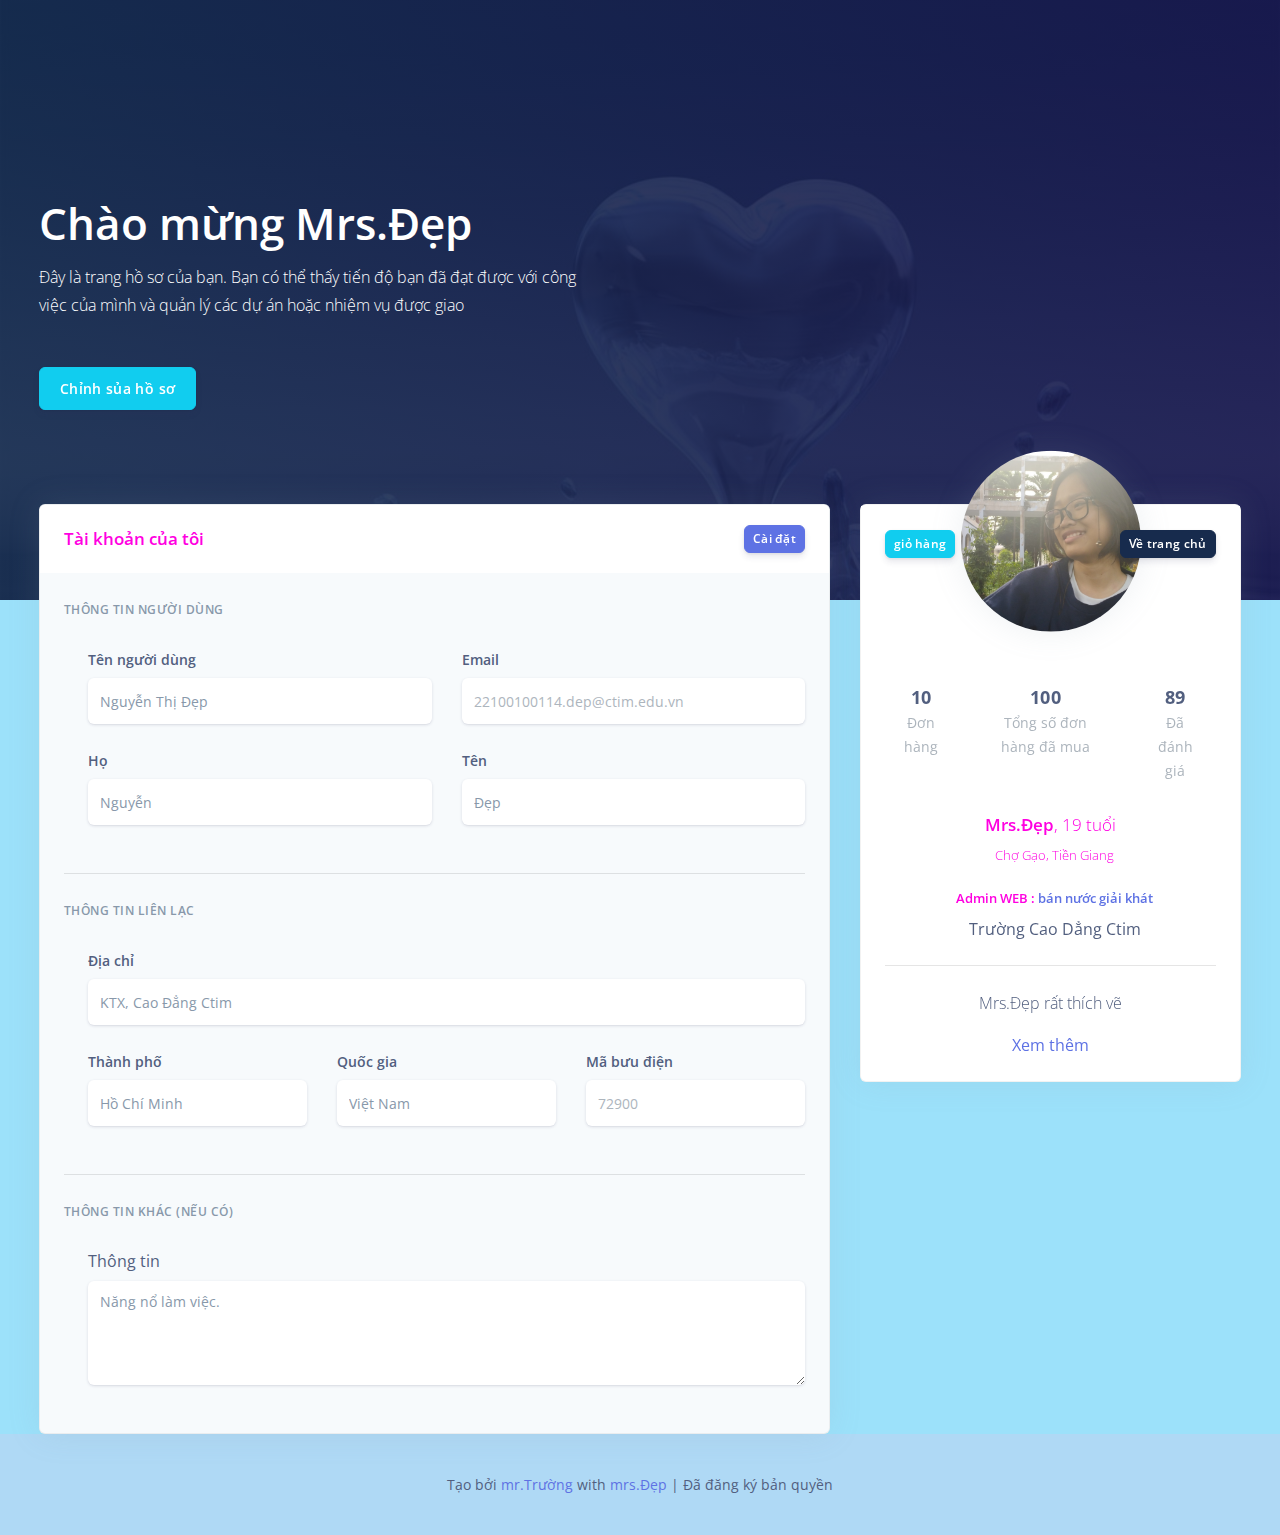
==== accout.html @ bee38010 "Add files via upload" ====
<!DOCTYPE html>
<html lang="en">
<head>
    <meta charset="UTF-8">
    <meta http-equiv="X-UA-Compatible" content="IE=edge">
    <meta name="viewport" content="width=device-width, initial-scale=1.0">
    <title>web bán nước giải khát</title>
    <link rel="stylesheet" href="https://cdnjs.cloudflare.com/ajax/libs/font-awesome/5.15.3/css/all.min.css">
    <link rel="stylesheet" href="css/accout.css">
    <link href="https://fonts.googleapis.com/css?family=Open+Sans:300,400,600,700" rel="stylesheet">
</head>
<body>
  <div class="main-content">
    <div class="header pb-8 pt-5 pt-lg-8 d-flex align-items-center" style="min-height: 600px; background-image: url(img/bgk.png); background-size: cover; background-position: center top;"> 
      <span class="mask bg-gradient-default opacity-8"></span>
      <div class="container-fluid d-flex align-items-center">
        <div class="row">
          <div class="col-lg-7 col-md-10">
            <h1 class="display-2 text-white">Chào mừng Mrs.Đẹp</h1>
            <p class="text-white mt-0 mb-5">Đây là trang hồ sơ của bạn. Bạn có thể thấy tiến độ bạn đã đạt được với công việc của mình và quản lý các dự án hoặc nhiệm vụ được giao</p>
            <a href="#" class="btn btn-info">Chỉnh sủa hồ sơ</a>
          </div>
        </div>
      </div>
    </div>
    <div class="container-fluid mt--7">
      <div class="row">
        <div class="col-xl-4 order-xl-2 mb-5 mb-xl-0">
          <div class="card card-profile shadow">
            <div class="row justify-content-center">
              <div class="col-lg-3 order-lg-2">
                <div class="card-profile-image">
                  <a href="#">
                    <img src="img/kh2.png" class="rounded-circle">
                  </a>
                </div>
              </div>
            </div>
            <div class="card-header text-center border-0 pt-8 pt-md-4 pb-0 pb-md-4">
              <div class="d-flex justify-content-between">
                <a href="giohang.html" class="btn btn-sm btn-info mr-4">giỏ hàng</a>
                <a href="index.html" class="btn btn-sm btn-default float-right">Về trang chủ</a>
              </div>
            </div>
            <div class="card-body pt-0 pt-md-4">
              <div class="row">
                <div class="col">
                  <div class="card-profile-stats d-flex justify-content-center mt-md-5">
                    <div>
                      <span class="heading">10</span>
                      <span class="description">Đơn hàng</span>
                    </div>
                    <div>
                      <span class="heading">100</span>
                      <span class="description">Tổng số đơn hàng đã mua</span>
                    </div>
                    <div>
                      <span class="heading">89</span>
                      <span class="description">Đã đánh giá</span>
                    </div>
                  </div>
                </div>
              </div>
              <div class="text-center">
                <h3>
                  Mrs.Đẹp<span class="font-weight-light">, 19 tuổi</span>
                </h3>
                <div class="h5 font-weight-300">
                  <i class="ni location_pin mr-2"></i>Chợ Gạo, Tiền Giang
                </div>
                <div class="h5 mt-4">
                  <i class="ni business_briefcase-24 mr-2"></i>Admin WEB : <a href="index.html">bán nước giải khát</a>
                </div>
                <div>
                  <i class="ni education_hat mr-2"></i>Trường Cao Dẳng Ctim
                </div>
                <hr class="my-4">
                <p>Mrs.Đẹp rất thích vẽ</p>
                <a href="#">Xem thêm</a>
              </div>
            </div>
          </div>
        </div>
        <div class="col-xl-8 order-xl-1">
          <div class="card bg-secondary shadow">
            <div class="card-header bg-white border-0">
              <div class="row align-items-center">
                <div class="col-8">
                  <h3 class="mb-0">Tài khoản của tôi</h3>
                </div>
                <div class="col-4 text-right">
                  <a href="#!" class="btn btn-sm btn-primary">Cài đặt</a>
                </div>
              </div>
            </div>
            <div class="card-body">
              <form>
                <h6 class="heading-small text-muted mb-4">Thông tin người dùng</h6>
                <div class="pl-lg-4">
                  <div class="row">
                    <div class="col-lg-6">
                      <div class="form-group focused">
                        <label class="form-control-label" for="input-username">Tên người dùng</label>
                        <input type="text" id="input-username" class="form-control form-control-alternative" placeholder="Username" value="Nguyễn Thị Đẹp">
                      </div>
                    </div>
                    <div class="col-lg-6">
                      <div class="form-group">
                        <label class="form-control-label" for="input-email">Email</label>
                        <input type="email" id="input-email" class="form-control form-control-alternative" placeholder="22100100114.dep@ctim.edu.vn">
                      </div>
                    </div>
                  </div>
                  <div class="row">
                    <div class="col-lg-6">
                      <div class="form-group focused">
                        <label class="form-control-label" for="input-first-name">Họ</label>
                        <input type="text" id="input-first-name" class="form-control form-control-alternative" placeholder="First name" value="Nguyễn">
                      </div>
                    </div>
                    <div class="col-lg-6">
                      <div class="form-group focused">
                        <label class="form-control-label" for="input-last-name">Tên</label>
                        <input type="text" id="input-last-name" class="form-control form-control-alternative" placeholder="Last name" value="Đẹp">
                      </div>
                    </div>
                  </div>
                </div>
                <hr class="my-4">
                <!-- Address -->
                <h6 class="heading-small text-muted mb-4">Thông tin liên lạc</h6>
                <div class="pl-lg-4">
                  <div class="row">
                    <div class="col-md-12">
                      <div class="form-group focused">
                        <label class="form-control-label" for="input-address">Địa chỉ</label>
                        <input id="input-address" class="form-control form-control-alternative" placeholder="Home Address" value="KTX, Cao Đẳng Ctim" type="text">
                      </div>
                    </div>
                  </div>
                  <div class="row">
                    <div class="col-lg-4">
                      <div class="form-group focused">
                        <label class="form-control-label" for="input-city">Thành phố</label>
                        <input type="text" id="input-city" class="form-control form-control-alternative" placeholder="City" value="Hồ Chí Minh">
                      </div>
                    </div>
                    <div class="col-lg-4">
                      <div class="form-group focused">
                        <label class="form-control-label" for="input-country">Quốc gia</label>
                        <input type="text" id="input-country" class="form-control form-control-alternative" placeholder="Country" value="Việt Nam">
                      </div>
                    </div>
                    <div class="col-lg-4">
                      <div class="form-group">
                        <label class="form-control-label" for="input-country">Mã bưu điện</label>
                        <input type="number" id="input-postal-code" class="form-control form-control-alternative" placeholder="72900">
                      </div>
                    </div>
                  </div>
                </div>
                <hr class="my-4">
                <!-- Description -->
                <h6 class="heading-small text-muted mb-4">Thông tin khác (nếu có)</h6>
                <div class="pl-lg-4">
                  <div class="form-group focused">
                    <label>Thông tin</label>
                    <textarea rows="4" class="form-control form-control-alternative" placeholder="A few words about you ...">Năng nổ làm việc.</textarea>
                  </div>
                </div>
              </form>
            </div>
          </div>
        </div>
      </div>
    </div>
  </div>
  <footer class="footer">
    <div class="row align-items-center justify-content-xl-between">
      <div class="col-xl-6 m-auto text-center">
        <div class="copyright">
          <div class="credit"> Tạo bởi <span> <a href="https://www.facebook.com/profile.php?id=100068519430107">mr.Trường</a> with <a href="https://www.facebook.com/profile.php?id=100066669292899">mrs.Đẹp</a> </span> | Đã đăng ký bản quyền </div>
        </div>
      </div>
    </div>
  </footer>
  <style>
    /* customizable snowflake styling */
    .snowflake {
      color: #ffffff;
      font-size: 1em;
      font-family: Arial, sans-serif;
      text-shadow: 0 0 5px #05aaf7;
    }
    
    @-webkit-keyframes snowflakes-fall{0%{top:-10%}100%{top:100%}}@-webkit-keyframes snowflakes-shake{0%,100%{-webkit-transform:translateX(0);transform:translateX(0)}50%{-webkit-transform:translateX(80px);transform:translateX(80px)}}@keyframes snowflakes-fall{0%{top:-10%}100%{top:100%}}@keyframes snowflakes-shake{0%,100%{transform:translateX(0)}50%{transform:translateX(80px)}}.snowflake{position:fixed;top:-10%;z-index:9999;-webkit-user-select:none;-moz-user-select:none;-ms-user-select:none;user-select:none;cursor:default;-webkit-animation-name:snowflakes-fall,snowflakes-shake;-webkit-animation-duration:10s,3s;-webkit-animation-timing-function:linear,ease-in-out;-webkit-animation-iteration-count:infinite,infinite;-webkit-animation-play-state:running,running;animation-name:snowflakes-fall,snowflakes-shake;animation-duration:10s,3s;animation-timing-function:linear,ease-in-out;animation-iteration-count:infinite,infinite;animation-play-state:running,running}.snowflake:nth-of-type(0){left:1%;-webkit-animation-delay:0s,0s;animation-delay:0s,0s}.snowflake:nth-of-type(1){left:10%;-webkit-animation-delay:1s,1s;animation-delay:1s,1s}.snowflake:nth-of-type(2){left:20%;-webkit-animation-delay:6s,.5s;animation-delay:6s,.5s}.snowflake:nth-of-type(3){left:30%;-webkit-animation-delay:4s,2s;animation-delay:4s,2s}.snowflake:nth-of-type(4){left:40%;-webkit-animation-delay:2s,2s;animation-delay:2s,2s}.snowflake:nth-of-type(5){left:50%;-webkit-animation-delay:8s,3s;animation-delay:8s,3s}.snowflake:nth-of-type(6){left:60%;-webkit-animation-delay:6s,2s;animation-delay:6s,2s}.snowflake:nth-of-type(7){left:70%;-webkit-animation-delay:2.5s,1s;animation-delay:2.5s,1s}.snowflake:nth-of-type(8){left:80%;-webkit-animation-delay:1s,0s;animation-delay:1s,0s}.snowflake:nth-of-type(9){left:90%;-webkit-animation-delay:3s,1.5s;animation-delay:3s,1.5s}.snowflake:nth-of-type(10){left:25%;-webkit-animation-delay:2s,0s;animation-delay:2s,0s}.snowflake:nth-of-type(11){left:65%;-webkit-animation-delay:4s,2.5s;animation-delay:4s,2.5s}
    </style>
    <div class="snowflakes" aria-hidden="true">
      <div class="snowflake">
      🧊
      </div>
      <div class="snowflake">
      🧊
      </div>
      <div class="snowflake">
      🧊
      </div>
      <div class="snowflake">
      🧊
      </div>
      <div class="snowflake">
      🧊
      </div>
      <div class="snowflake">
      </div>
      <div class="snowflake">
        🧊
      </div>
      <div class="snowflake">
        🧊
      </div>
      <div class="snowflake">
        🧊
      </div>
      <div class="snowflake">
        🧊
      </div>
      <div class="snowflake">
        🧊
      </div>
      <div class="snowflake">
        🧊
      </div>
    </div>
</body>
---- css/accout.css ----
:root {
    --blue: #5e72e4;
    --indigo: #5603ad;
    --purple: #8965e0;
    --pink: #f3a4b5;
    --red: #f5365c;
    --orange: #fb6340;
    --yellow: #ffd600;
    --green: #2dce89;
    --teal: #11cdef;
    --cyan: #2bffc6;
    --white: #fff;
    --gray: #8898aa;
    --gray-dark: #32325d;
    --light: #ced4da;
    --lighter: #e9ecef;
    --primary: #5e72e4;
    --secondary: #f7fafc;
    --success: #2dce89;
    --info: #11cdef;
    --warning: #fb6340;
    --danger: #f5365c;
    --light: #adb5bd;
    --dark: #212529;
    --default: #172b4d;
    --white: #fff;
    --neutral: #fff;
    --darker: black;
    --breakpoint-xs: 0;
    --breakpoint-sm: 576px;
    --breakpoint-md: 768px;
    --breakpoint-lg: 992px;
    --breakpoint-xl: 1200px;
    --font-family-sans-serif: Open Sans, sans-serif;
    --font-family-monospace: SFMono-Regular, Menlo, Monaco, Consolas, 'Liberation Mono', 'Courier New', monospace;
  }
  
  
  *,
  *::before,
  *::after {
    box-sizing: border-box;
  }
  
  html {
    font-family: sans-serif;
    line-height: 1.15;
    -webkit-text-size-adjust: 100%;
    -ms-text-size-adjust: 100%;
    -ms-overflow-style: scrollbar;
    -webkit-tap-highlight-color: rgba(0, 0, 0, 0);
  }
  
  @-ms-viewport {
    width: device-width;
  }
  
  figcaption,
  footer,
  header,
  main,
  nav,
  section {
    display: block;
  }
  
  body {
    font-family: Open Sans, sans-serif;
    font-size: 1rem;
    font-weight: 400;
    line-height: 1.5;
    margin: 0;
    text-align: left;
    color: #525f7f;
    background-color: #9ce1fa;
  }
  
  [tabindex='-1']:focus {
    outline: 0 !important;
  }
  
  hr {
    overflow: visible;
    box-sizing: content-box;
    height: 0;
  }
  
  h1,
  h3,
  h4,
  h5,
  h6 {
    margin-top: 0;
    margin-bottom: .5rem;
  }
  
  p {
    margin-top: 0;
    margin-bottom: 1rem;
  }
  
  address {
    font-style: normal;
    line-height: inherit;
    margin-bottom: 1rem;
  }
  
  ul {
    margin-top: 0;
    margin-bottom: 1rem;
  }
  
  ul ul {
    margin-bottom: 0;
  }
  
  dfn {
    font-style: italic;
  }
  
  strong {
    font-weight: bolder;
  }
  
  a {
    text-decoration: none;
    color: #5e72e4;
    background-color: transparent;
    -webkit-text-decoration-skip: objects;
  }
  
  a:hover {
    text-decoration: none;
    color: #233dd2;
  }
  
  a:not([href]):not([tabindex]) {
    text-decoration: none;
    color: inherit;
  }
  
  a:not([href]):not([tabindex]):hover,
  a:not([href]):not([tabindex]):focus {
    text-decoration: none;
    color: inherit;
  }
  
  a:not([href]):not([tabindex]):focus {
    outline: 0;
  }
  
  code {
    font-family: SFMono-Regular, Menlo, Monaco, Consolas, 'Liberation Mono', 'Courier New', monospace;
    font-size: 1em;
  }
  
  img {
    vertical-align: middle;
    border-style: none;
  }
  
  caption {
    padding-top: 1rem;
    padding-bottom: 1rem;
    caption-side: bottom;
    text-align: left;
    color: #8898aa;
  }
  
  label {
    display: inline-block;
    margin-bottom: .5rem;
  }
  
  button {
    border-radius: 0;
  }
  
  button:focus {
    outline: 1px dotted;
    outline: 5px auto -webkit-focus-ring-color;
  }
  
  input,
  button,
  textarea {
    font-family: inherit;
    font-size: inherit;
    line-height: inherit;
    margin: 0;
  }
  
  button,
  input {
    overflow: visible;
  }
  
  button {
    text-transform: none;
  }
  
  button,
  html [type='button'],
  [type='reset'],
  [type='submit'] {
    -webkit-appearance: button;
  }
  
  button::-moz-focus-inner,
  [type='button']::-moz-focus-inner,
  [type='reset']::-moz-focus-inner,
  [type='submit']::-moz-focus-inner {
    padding: 0;
    border-style: none;
  }
  
  input[type='radio'],
  input[type='checkbox'] {
    box-sizing: border-box;
    padding: 0;
  }
  
  input[type='date'],
  input[type='time'],
  input[type='datetime-local'],
  input[type='month'] {
    -webkit-appearance: listbox;
  }
  
  textarea {
    overflow: auto;
    resize: vertical;
  }
  
  legend {
    font-size: 1.5rem;
    line-height: inherit;
    display: block;
    width: 100%;
    max-width: 100%;
    margin-bottom: .5rem;
    padding: 0;
    white-space: normal;
    color: inherit;
  }
  
  progress {
    vertical-align: baseline;
  }
  
  [type='number']::-webkit-inner-spin-button,
  [type='number']::-webkit-outer-spin-button {
    height: auto;
  }
  
  [type='search'] {
    outline-offset: -2px;
    -webkit-appearance: none;
  }
  
  [type='search']::-webkit-search-cancel-button,
  [type='search']::-webkit-search-decoration {
    -webkit-appearance: none;
  }
  
  ::-webkit-file-upload-button {
    font: inherit;
    -webkit-appearance: button;
  }
  
  [hidden] {
    display: none !important;
  }
  
  h1,
  h3,
  h4,
  h5,
  h6,
  .h1,
  .h3,
  .h4,
  .h5,
  .h6 {
    font-family: inherit;
    font-weight: 600;
    line-height: 1.5;
    margin-bottom: .5rem;
    color: rgb(255, 0, 225);
  }
  
  h1,
  .h1 {
    font-size: 1.625rem;
  }
  
  h3,
  .h3 {
    font-size: 1.0625rem;
  }
  
  h4,
  .h4 {
    font-size: .9375rem;
  }
  
  h5,
  .h5 {
    font-size: .8125rem;
  }
  
  h6,
  .h6 {
    font-size: .625rem;
  }
  
  .display-2 {
    font-size: 2.75rem;
    font-weight: 600;
    line-height: 1.5;
  }
  
  hr {
    margin-top: 2rem;
    margin-bottom: 2rem;
    border: 0;
    border-top: 1px solid rgba(0, 0, 0, .1);
  }
  
  code {
    font-size: 87.5%;
    word-break: break-word;
    color: #f3a4b5;
  }
  
  a>code {
    color: inherit;
  }
  
  .container {
    width: 100%;
    margin-right: auto;
    margin-left: auto;
    padding-right: 15px;
    padding-left: 15px;
  }
  
  @media (min-width: 576px) {
    .container {
      max-width: 540px;
    }
  }
  
  @media (min-width: 768px) {
    .container {
      max-width: 720px;
    }
  }
  
  @media (min-width: 992px) {
    .container {
      max-width: 960px;
    }
  }
  
  @media (min-width: 1200px) {
    .container {
      max-width: 1140px;
    }
  }
  
  .container-fluid {
    width: 100%;
    margin-right: auto;
    margin-left: auto;
    padding-right: 15px;
    padding-left: 15px;
  }
  
  .row {
    display: flex;
    margin-right: -15px;
    margin-left: -15px;
    flex-wrap: wrap;
  }
  
  .col-4,
  .col-8,
  .col,
  .col-md-10,
  .col-md-12,
  .col-lg-3,
  .col-lg-4,
  .col-lg-6,
  .col-lg-7,
  .col-xl-4,
  .col-xl-6,
  .col-xl-8 {
    position: relative;
    width: 100%;
    min-height: 1px;
    padding-right: 15px;
    padding-left: 15px;
  }
  
  .col {
    max-width: 100%;
    flex-basis: 0;
    flex-grow: 1;
  }
  
  .col-4 {
    max-width: 33.33333%;
    flex: 0 0 33.33333%;
  }
  
  .col-8 {
    max-width: 66.66667%;
    flex: 0 0 66.66667%;
  }
  
  @media (min-width: 768px) {
  
    .col-md-10 {
      max-width: 83.33333%;
      flex: 0 0 83.33333%;
    }
  
    .col-md-12 {
      max-width: 100%;
      flex: 0 0 100%;
    }
  }
  
  @media (min-width: 992px) {
  
    .col-lg-3 {
      max-width: 25%;
      flex: 0 0 25%;
    }
  
    .col-lg-4 {
      max-width: 33.33333%;
      flex: 0 0 33.33333%;
    }
  
    .col-lg-6 {
      max-width: 50%;
      flex: 0 0 50%;
    }
  
    .col-lg-7 {
      max-width: 58.33333%;
      flex: 0 0 58.33333%;
    }
  
    .order-lg-2 {
      order: 2;
    }
  }
  
  @media (min-width: 1200px) {
  
    .col-xl-4 {
      max-width: 33.33333%;
      flex: 0 0 33.33333%;
    }
  
    .col-xl-6 {
      max-width: 50%;
      flex: 0 0 50%;
    }
  
    .col-xl-8 {
      max-width: 66.66667%;
      flex: 0 0 66.66667%;
    }
  
    .order-xl-1 {
      order: 1;
    }
  
    .order-xl-2 {
      order: 2;
    }
  }
  
  .form-control {
    font-size: 1rem;
    line-height: 1.5;
    display: block;
    width: 100%;
    height: calc(2.75rem + 2px);
    padding: .625rem .75rem;
    transition: all .2s cubic-bezier(.68, -.55, .265, 1.55);
    color: #8898aa;
    border: 1px solid #cad1d7;
    border-radius: .375rem;
    background-color: #fff;
    background-clip: padding-box;
    box-shadow: none;
  }
  
  @media screen and (prefers-reduced-motion: reduce) {
    .form-control {
      transition: none;
    }
  }
  
  .form-control::-ms-expand {
    border: 0;
    background-color: transparent;
  }
  
  .form-control:focus {
    color: #0b78f4;
    border-color: rgba(50, 151, 211, .25);
    outline: 0;
    background-color: #fff;
    box-shadow: none, none;
  }
  
  .form-control:-ms-input-placeholder {
    opacity: 1;
    color: #adb5bd;
  }
  
  .form-control::-ms-input-placeholder {
    opacity: 1;
    color: #adb5bd;
  }
  
  .form-control::placeholder {
    opacity: 1;
    color: #adb5bd;
  }
  
  .form-control:disabled,
  .form-control[readonly] {
    opacity: 1;
    background-color: #e9ecef;
  }
  
  textarea.form-control {
    height: auto;
  }
  
  .form-group {
    margin-bottom: 1.5rem;
  }
  
  .form-inline {
    display: flex;
    flex-flow: row wrap;
    align-items: center;
  }
  
  @media (min-width: 576px) {
    .form-inline label {
      display: flex;
      margin-bottom: 0;
      align-items: center;
      justify-content: center;
    }
  
    .form-inline .form-group {
      display: flex;
      margin-bottom: 0;
      flex: 0 0 auto;
      flex-flow: row wrap;
      align-items: center;
    }
  
    .form-inline .form-control {
      display: inline-block;
      width: auto;
      vertical-align: middle;
    }
  
    .form-inline .input-group {
      width: auto;
    }
  }
  
  .btn {
    font-size: 1rem;
    font-weight: 600;
    line-height: 1.5;
    display: inline-block;
    padding: .625rem 1.25rem;
    -webkit-user-select: none;
    -moz-user-select: none;
    -ms-user-select: none;
    user-select: none;
    transition: color .15s ease-in-out, background-color .15s ease-in-out, border-color .15s ease-in-out, box-shadow .15s ease-in-out;
    text-align: center;
    vertical-align: middle;
    white-space: nowrap;
    border: 1px solid transparent;
    border-radius: .375rem;
  }
  
  @media screen and (prefers-reduced-motion: reduce) {
    .btn {
      transition: none;
    }
  }
  
  .btn:hover,
  .btn:focus {
    text-decoration: none;
  }
  
  .btn:focus {
    outline: 0;
    box-shadow: 0 7px 14px rgba(50, 50, 93, .1), 0 3px 6px rgba(0, 0, 0, .08);
  }
  
  .btn:disabled {
    opacity: .65;
    box-shadow: none;
  }
  
  .btn:not(:disabled):not(.disabled) {
    cursor: pointer;
  }
  
  .btn:not(:disabled):not(.disabled):active {
    box-shadow: none;
  }
  
  .btn:not(:disabled):not(.disabled):active:focus {
    box-shadow: 0 7px 14px rgba(50, 50, 93, .1), 0 3px 6px rgba(0, 0, 0, .08), none;
  }
  
  .btn-primary {
    color: #fff;
    border-color: #5e72e4;
    background-color: #5e72e4;
    box-shadow: 0 4px 6px rgba(50, 50, 93, .11), 0 1px 3px rgba(0, 0, 0, .08);
  }
  
  .btn-primary:hover {
    color: #fff;
    border-color: #5e72e4;
    background-color: #5e72e4;
  }
  
  .btn-primary:focus {
    box-shadow: 0 4px 6px rgba(50, 50, 93, .11), 0 1px 3px rgba(0, 0, 0, .08), 0 0 0 0 rgba(94, 114, 228, .5);
  }
  
  .btn-primary:disabled {
    color: #fff;
    border-color: #5e72e4;
    background-color: #5e72e4;
  }
  
  .btn-primary:not(:disabled):not(.disabled):active {
    color: #fff;
    border-color: #5e72e4;
    background-color: #324cdd;
  }
  
  .btn-primary:not(:disabled):not(.disabled):active:focus {
    box-shadow: none, 0 0 0 0 rgba(94, 114, 228, .5);
  }
  
  .btn-info {
    color: #fff;
    border-color: #11cdef;
    background-color: #11cdef;
    box-shadow: 0 4px 6px rgba(50, 50, 93, .11), 0 1px 3px rgba(0, 0, 0, .08);
  }
  
  .btn-info:hover {
    color: #fff;
    border-color: #11cdef;
    background-color: #11cdef;
  }
  
  .btn-info:focus {
    box-shadow: 0 4px 6px rgba(50, 50, 93, .11), 0 1px 3px rgba(0, 0, 0, .08), 0 0 0 0 rgba(17, 205, 239, .5);
  }
  
  .btn-info:disabled {
    color: #fff;
    border-color: #11cdef;
    background-color: #11cdef;
  }
  
  .btn-info:not(:disabled):not(.disabled):active {
    color: #fff;
    border-color: #11cdef;
    background-color: #0da5c0;
  }
  
  .btn-info:not(:disabled):not(.disabled):active:focus {
    box-shadow: none, 0 0 0 0 rgba(17, 205, 239, .5);
  }
  
  .btn-default {
    color: #fff;
    border-color: #172b4d;
    background-color: #172b4d;
    box-shadow: 0 4px 6px rgba(50, 50, 93, .11), 0 1px 3px rgba(0, 0, 0, .08);
  }
  
  .btn-default:hover {
    color: #fff;
    border-color: #172b4d;
    background-color: #172b4d;
  }
  
  .btn-default:focus {
    box-shadow: 0 4px 6px rgba(50, 50, 93, .11), 0 1px 3px rgba(0, 0, 0, .08), 0 0 0 0 rgba(23, 43, 77, .5);
  }
  
  .btn-default:disabled {
    color: #fff;
    border-color: #172b4d;
    background-color: #172b4d;
  }
  
  .btn-default:not(:disabled):not(.disabled):active {
    color: #fff;
    border-color: #172b4d;
    background-color: #0b1526;
  }
  
  .btn-default:not(:disabled):not(.disabled):active:focus {
    box-shadow: none, 0 0 0 0 rgba(23, 43, 77, .5);
  }
  
  .btn-sm {
    font-size: .875rem;
    line-height: 1.5;
    padding: .25rem .5rem;
    border-radius: .375rem;
  }
  
  .dropdown {
    position: relative;
  }
  
  .dropdown-menu {
    font-size: 1rem;
    position: absolute;
    z-index: 1000;
    top: 100%;
    left: 0;
    display: none;
    float: left;
    min-width: 10rem;
    margin: .125rem 0 0;
    padding: .5rem 0;
    list-style: none;
    text-align: left;
    color: #525f7f;
    border: 0 solid rgba(0, 0, 0, .15);
    border-radius: .4375rem;
    background-color: #fff;
    background-clip: padding-box;
    box-shadow: 0 50px 100px rgba(50, 50, 93, .1), 0 15px 35px rgba(50, 50, 93, .15), 0 5px 15px rgba(0, 0, 0, .1);
  }
  
  .dropdown-menu.show {
    display: block;
    opacity: 1;
  }
  
  .dropdown-menu-right {
    right: 0;
    left: auto;
  }
  
  .dropdown-menu[x-placement^='top'],
  .dropdown-menu[x-placement^='right'],
  .dropdown-menu[x-placement^='bottom'],
  .dropdown-menu[x-placement^='left'] {
    right: auto;
    bottom: auto;
  }
  
  .dropdown-divider {
    overflow: hidden;
    height: 0;
    margin: .5rem 0;
    border-top: 1px solid #e9ecef;
  }
  
  .dropdown-item {
    font-weight: 400;
    display: block;
    clear: both;
    width: 100%;
    padding: .25rem 1.5rem;
    text-align: inherit;
    white-space: nowrap;
    color: #212529;
    border: 0;
    background-color: transparent;
  }
  
  .dropdown-item:hover,
  .dropdown-item:focus {
    text-decoration: none;
    color: #16181b;
    background-color: #f6f9fc;
  }
  
  .dropdown-item:active {
    text-decoration: none;
    color: #fff;
    background-color: #5e72e4;
  }
  
  .dropdown-item:disabled {
    color: #8898aa;
    background-color: transparent;
  }
  
  .dropdown-header {
    font-size: .875rem;
    display: block;
    margin-bottom: 0;
    padding: .5rem 1.5rem;
    white-space: nowrap;
    color: #8898aa;
  }
  
  .input-group {
    position: relative;
    display: flex;
    width: 100%;
    flex-wrap: wrap;
    align-items: stretch;
  }
  
  .input-group>.form-control {
    position: relative;
    width: 1%;
    margin-bottom: 0;
    flex: 1 1 auto;
  }
  
  .input-group>.form-control+.form-control {
    margin-left: -1px;
  }
  
  .input-group>.form-control:focus {
    z-index: 3;
  }
  
  .input-group>.form-control:not(:last-child) {
    border-top-right-radius: 0;
    border-bottom-right-radius: 0;
  }
  
  .input-group>.form-control:not(:first-child) {
    border-top-left-radius: 0;
    border-bottom-left-radius: 0;
  }
  
  .input-group-prepend {
    display: flex;
  }
  
  .input-group-prepend .btn {
    position: relative;
    z-index: 2;
  }
  
  .input-group-prepend .btn+.btn,
  .input-group-prepend .btn+.input-group-text,
  .input-group-prepend .input-group-text+.input-group-text,
  .input-group-prepend .input-group-text+.btn {
    margin-left: -1px;
  }
  
  .input-group-prepend {
    margin-right: -1px;
  }
  
  .input-group-text {
    font-size: 1rem;
    font-weight: 400;
    line-height: 1.5;
    display: flex;
    margin-bottom: 0;
    padding: .625rem .75rem;
    text-align: center;
    white-space: nowrap;
    color: #adb5bd;
    border: 1px solid #cad1d7;
    border-radius: .375rem;
    background-color: #fff;
    align-items: center;
  }
  
  .input-group-text input[type='radio'],
  .input-group-text input[type='checkbox'] {
    margin-top: 0;
  }
  
  .input-group>.input-group-prepend>.btn,
  .input-group>.input-group-prepend>.input-group-text {
    border-top-right-radius: 0;
    border-bottom-right-radius: 0;
  }
  
  .input-group>.input-group-prepend:not(:first-child)>.btn,
  .input-group>.input-group-prepend:not(:first-child)>.input-group-text,
  .input-group>.input-group-prepend:first-child>.btn:not(:first-child),
  .input-group>.input-group-prepend:first-child>.input-group-text:not(:first-child) {
    border-top-left-radius: 0;
    border-bottom-left-radius: 0;
  }
  
  .nav {
    display: flex;
    margin-bottom: 0;
    padding-left: 0;
    list-style: none;
    flex-wrap: wrap;
  }
  
  .nav-link {
    display: block;
    padding: .25rem .75rem;
  }
  
  .nav-link:hover,
  .nav-link:focus {
    text-decoration: none;
  }
  
  .navbar {
    position: relative;
    display: flex;
    padding: 1rem 1rem;
    flex-wrap: wrap;
    align-items: center;
    justify-content: space-between;
  }
  
  .navbar>.container,
  .navbar>.container-fluid {
    display: flex;
    flex-wrap: wrap;
    align-items: center;
    justify-content: space-between;
  }
  
  .navbar-nav {
    display: flex;
    flex-direction: column;
    margin-bottom: 0;
    padding-left: 0;
    list-style: none;
  }
  
  .navbar-nav .nav-link {
    padding-right: 0;
    padding-left: 0;
  }
  
  .navbar-nav .dropdown-menu {
    position: static;
    float: none;
  }
  
  @media (max-width: 767.98px) {
  
    .navbar-expand-md>.container,
    .navbar-expand-md>.container-fluid {
      padding-right: 0;
      padding-left: 0;
    }
  }
  
  @media (min-width: 768px) {
    .navbar-expand-md {
      flex-flow: row nowrap;
      justify-content: flex-start;
    }
  
    .navbar-expand-md .navbar-nav {
      flex-direction: row;
    }
  
    .navbar-expand-md .navbar-nav .dropdown-menu {
      position: absolute;
    }
  
    .navbar-expand-md .navbar-nav .nav-link {
      padding-right: 1rem;
      padding-left: 1rem;
    }
  
    .navbar-expand-md>.container,
    .navbar-expand-md>.container-fluid {
      flex-wrap: nowrap;
    }
  }
  
  .navbar-dark .navbar-nav .nav-link {
    color: rgba(255, 255, 255, .95);
  }
  
  .navbar-dark .navbar-nav .nav-link:hover,
  .navbar-dark .navbar-nav .nav-link:focus {
    color: rgba(255, 255, 255, .65);
  }
  
  .card {
    position: relative;
    display: flex;
    flex-direction: column;
    min-width: 0;
    word-wrap: break-word;
    border: 1px solid rgba(0, 0, 0, .05);
    border-radius: .375rem;
    background-color: #fff;
    background-clip: border-box;
  }
  
  .card>hr {
    margin-right: 0;
    margin-left: 0;
  }
  
  .card-body {
    padding: 1.5rem;
    flex: 1 1 auto;
  }
  
  .card-header {
    margin-bottom: 0;
    padding: 1.25rem 1.5rem;
    border-bottom: 1px solid rgba(0, 0, 0, .05);
    background-color: #fff;
  }
  
  .card-header:first-child {
    border-radius: calc(.375rem - 1px) calc(.375rem - 1px) 0 0;
  }
  
  @keyframes progress-bar-stripes {
    from {
      background-position: 1rem 0;
    }
  
    to {
      background-position: 0 0;
    }
  }
  
  .progress {
    font-size: .75rem;
    display: flex;
    overflow: hidden;
    height: 1rem;
    border-radius: .375rem;
    background-color: #e9ecef;
    box-shadow: inset 0 .1rem .1rem rgba(0, 0, 0, .1);
  }
  
  .media {
    display: flex;
    align-items: flex-start;
  }
  
  .media-body {
    flex: 1 1;
  }
  
  .bg-secondary {
    background-color: #f7fafc !important;
  }
  
  a.bg-secondary:hover,
  a.bg-secondary:focus,
  button.bg-secondary:hover,
  button.bg-secondary:focus {
    background-color: #d2e3ee !important;
  }
  
  .bg-default {
    background-color: #172b4d !important;
  }
  
  a.bg-default:hover,
  a.bg-default:focus,
  button.bg-default:hover,
  button.bg-default:focus {
    background-color: #0b1526 !important;
  }
  
  .bg-white {
    background-color: #fff !important;
  }
  
  a.bg-white:hover,
  a.bg-white:focus,
  button.bg-white:hover,
  button.bg-white:focus {
    background-color: #e6e6e6 !important;
  }
  
  .bg-white {
    background-color: #fff !important;
  }
  
  .border-0 {
    border: 0 !important;
  }
  
  .rounded-circle {
    border-radius: 50% !important;
  }
  
  .d-none {
    display: none !important;
  }
  
  .d-flex {
    display: flex !important;
  }
  
  @media (min-width: 768px) {
  
    .d-md-flex {
      display: flex !important;
    }
  }
  
  @media (min-width: 992px) {
  
    .d-lg-inline-block {
      display: inline-block !important;
    }
  
    .d-lg-block {
      display: block !important;
    }
  }
  
  .justify-content-center {
    justify-content: center !important;
  }
  
  .justify-content-between {
    justify-content: space-between !important;
  }
  
  .align-items-center {
    align-items: center !important;
  }
  
  @media (min-width: 1200px) {
  
    .justify-content-xl-between {
      justify-content: space-between !important;
    }
  }
  
  .float-right {
    float: right !important;
  }
  
  .shadow,
  .card-profile-image img {
    box-shadow: 0 0 2rem 0 rgba(136, 152, 170, .15) !important;
  }
  
  .m-0 {
    margin: 0 !important;
  }
  
  .mt-0 {
    margin-top: 0 !important;
  }
  
  .mb-0 {
    margin-bottom: 0 !important;
  }
  
  .mr-2 {
    margin-right: .5rem !important;
  }
  
  .ml-2 {
    margin-left: .5rem !important;
  }
  
  .mr-3 {
    margin-right: 1rem !important;
  }
  
  .mt-4,
  .my-4 {
    margin-top: 1.5rem !important;
  }
  
  .mr-4 {
    margin-right: 1.5rem !important;
  }
  
  .mb-4,
  .my-4 {
    margin-bottom: 1.5rem !important;
  }
  
  .mb-5 {
    margin-bottom: 3rem !important;
  }
  
  .mt--7 {
    margin-top: -6rem !important;
  }
  
  .pt-0 {
    padding-top: 0 !important;
  }
  
  .pr-0 {
    padding-right: 0 !important;
  }
  
  .pb-0 {
    padding-bottom: 0 !important;
  }
  
  .pt-5 {
    padding-top: 3rem !important;
  }
  
  .pt-8 {
    padding-top: 8rem !important;
  }
  
  .pb-8 {
    padding-bottom: 8rem !important;
  }
  
  .m-auto {
    margin: auto !important;
  }
  
  @media (min-width: 768px) {
  
    .mt-md-5 {
      margin-top: 3rem !important;
    }
  
    .pt-md-4 {
      padding-top: 1.5rem !important;
    }
  
    .pb-md-4 {
      padding-bottom: 1.5rem !important;
    }
  }
  
  @media (min-width: 992px) {
  
    .pl-lg-4 {
      padding-left: 1.5rem !important;
    }
  
    .pt-lg-8 {
      padding-top: 8rem !important;
    }
  
    .ml-lg-auto {
      margin-left: auto !important;
    }
  }
  
  @media (min-width: 1200px) {
  
    .mb-xl-0 {
      margin-bottom: 0 !important;
    }
  }
  
  .text-right {
    text-align: right !important;
  }
  
  .text-center {
    text-align: center !important;
  }
  
  .text-uppercase {
    text-transform: uppercase !important;
  }
  
  .font-weight-light {
    font-weight: 300 !important;
  }
  
  .font-weight-bold {
    font-weight: 600 !important;
  }
  
  .text-white {
    color: #fff !important;
  }
  
  .text-white {
    color: #fff !important;
  }
  
  a.text-white:hover,
  a.text-white:focus {
    color: #e6e6e6 !important;
  }
  
  .text-muted {
    color: #8898aa !important;
  }
  
  @media print {
  
    *,
    *::before,
    *::after {
      box-shadow: none !important;
      text-shadow: none !important;
    }
  
    a:not(.btn) {
      text-decoration: underline;
    }
  
    img {
      page-break-inside: avoid;
    }
  
    p,
    h3 {
      orphans: 3;
      widows: 3;
    }
  
    h3 {
      page-break-after: avoid;
    }
  
    @page {
      size: a3;
    }
  
    body {
      min-width: 992px !important;
    }
  
    .container {
      min-width: 992px !important;
    }
  
    .navbar {
      display: none;
    }
  }
  
  figcaption,
  main {
    display: block;
  }
  
  main {
    overflow: hidden;
  }
  
  .bg-white {
    background-color: #fff !important;
  }
  
  a.bg-white:hover,
  a.bg-white:focus,
  button.bg-white:hover,
  button.bg-white:focus {
    background-color: #e6e6e6 !important;
  }
  
  .bg-gradient-default {
    background: linear-gradient(87deg, #172b4d 0, #1a174d 100%) !important;
  }
  
  .bg-gradient-default {
    background: linear-gradient(87deg, #172b4d 0, #1a174d 100%) !important;
  }
  
  @keyframes floating-lg {
    0% {
      transform: translateY(0px);
    }
  
    50% {
      transform: translateY(15px);
    }
  
    100% {
      transform: translateY(0px);
    }
  }
  
  @keyframes floating {
    0% {
      transform: translateY(0px);
    }
  
    50% {
      transform: translateY(10px);
    }
  
    100% {
      transform: translateY(0px);
    }
  }
  
  @keyframes floating-sm {
    0% {
      transform: translateY(0px);
    }
  
    50% {
      transform: translateY(5px);
    }
  
    100% {
      transform: translateY(0px);
    }
  }
  
  .opacity-8 {
    opacity: .8 !important;
  }
  
  .opacity-8 {
    opacity: .9 !important;
  }
  
  .center {
    left: 50%;
    transform: translateX(-50%);
  }
  
  [class*='shadow'] {
    transition: all .15s ease;
  }
  
  .font-weight-300 {
    font-weight: 300 !important;
  }
  
  .text-sm {
    font-size: .875rem !important;
  }
  
  .text-white {
    color: #fff !important;
  }
  
  a.text-white:hover,
  a.text-white:focus {
    color: #e6e6e6 !important;
  }
  
  .avatar {
    font-size: 1rem;
    display: inline-flex;
    width: 48px;
    height: 48px;
    color: #fff;
    border-radius: 50%;
    background-color: #adb5bd;
    align-items: center;
    justify-content: center;
  }
  
  .avatar img {
    width: 100%;
    border-radius: 50%;
  }
  
  .avatar-sm {
    font-size: .875rem;
    width: 36px;
    height: 36px;
  }
  
  .btn {
    font-size: .875rem;
    position: relative;
    transition: all .15s ease;
    letter-spacing: .025em;
    text-transform: none;
    will-change: transform;
  }
  
  .btn:hover {
    transform: translateY(-1px);
    box-shadow: 0 7px 14px rgba(50, 50, 93, .1), 0 3px 6px rgba(0, 0, 0, .08);
  }
  
  .btn:not(:last-child) {
    margin-right: .5rem;
  }
  
  .btn i:not(:first-child) {
    margin-left: .5rem;
  }
  
  .btn i:not(:last-child) {
    margin-right: .5rem;
  }
  
  .input-group .btn {
    margin-right: 0;
    transform: translateY(0);
  }
  
  .btn-sm {
    font-size: .75rem;
  }
  
  [class*='btn-outline-'] {
    border-width: 1px;
  }
  
  .card-profile-image {
    position: relative;
  }
  
  .card-profile-image img {
    position: absolute;
    left: 50%;
    max-width: 180px;
    transition: all .15s ease;
    transform: translate(-50%, -30%);
    border-radius: .375rem;
  }
  
  .card-profile-image img:hover {
    transform: translate(-50%, -33%);
  }
  
  .card-profile-stats {
    padding: 1rem 0;
  }
  
  .card-profile-stats>div {
    margin-right: 1rem;
    padding: .875rem;
    text-align: center;
  }
  
  .card-profile-stats>div:last-child {
    margin-right: 0;
  }
  
  .card-profile-stats>div .heading {
    font-size: 1.1rem;
    font-weight: bold;
    display: block;
  }
  
  .card-profile-stats>div .description {
    font-size: .875rem;
    color: #adb5bd;
  }
  
  .main-content {
    position: relative;
  }
  
  .main-content .navbar-top {
    position: absolute;
    z-index: 1;
    top: 0;
    left: 0;
    width: 100%;
    padding-right: 0 !important;
    padding-left: 0 !important;
    background-color: transparent;
  }
  
  @media (min-width: 768px) {
    .main-content .container-fluid {
      padding-right: 39px !important;
      padding-left: 39px !important;
    }
  }
  
  .dropdown {
    display: inline-block;
  }
  
  .dropdown-menu {
    min-width: 12rem;
  }
  
  .dropdown-menu .dropdown-item {
    font-size: .875rem;
    padding: .5rem 1rem;
  }
  
  .dropdown-menu .dropdown-item>i {
    font-size: 1rem;
    margin-right: 1rem;
    vertical-align: -17%;
  }
  
  .dropdown-header {
    font-size: .625rem;
    font-weight: 700;
    padding-right: 1rem;
    padding-left: 1rem;
    text-transform: uppercase;
    color: #f6f9fc;
  }
  
  .dropdown-menu a.media>div:first-child {
    line-height: 1;
  }
  
  .dropdown-menu a.media p {
    color: #8898aa;
  }
  
  .dropdown-menu a.media:hover .heading,
  .dropdown-menu a.media:hover p {
    color: #172b4d !important;
  }
  
  .footer {
    padding: 2.5rem 0;
    background: #afd9f5;
  }
  
  .footer .nav .nav-item .nav-link {
    color: #8898aa !important;
  }
  
  .footer .nav .nav-item .nav-link:hover {
    color: #525f7f !important;
  }
  
  .footer .copyright {
    font-size: .875rem;
  }
  
  .form-control-label {
    font-size: .875rem;
    font-weight: 600;
    color: #525f7f;
  }
  
  .form-control {
    font-size: .875rem;
  }
  
  .form-control:focus:-ms-input-placeholder {
    color: #adb5bd;
  }
  
  .form-control:focus::-ms-input-placeholder {
    color: #adb5bd;
  }
  
  .form-control:focus::placeholder {
    color: #adb5bd;
  }
  
  textarea[resize='none'] {
    resize: none !important;
  }
  
  textarea[resize='both'] {
    resize: both !important;
  }
  
  textarea[resize='vertical'] {
    resize: vertical !important;
  }
  
  textarea[resize='horizontal'] {
    resize: horizontal !important;
  }
  
  .form-control-alternative {
    transition: box-shadow .15s ease;
    border: 0;
    box-shadow: 0 1px 3px rgba(50, 50, 93, .15), 0 1px 0 rgba(0, 0, 0, .02);
  }
  
  .form-control-alternative:focus {
    box-shadow: 0 4px 6px rgba(50, 50, 93, .11), 0 1px 3px rgba(0, 0, 0, .08);
  }
  
  .input-group {
    transition: all .15s ease;
    border-radius: .375rem;
    box-shadow: none;
  }
  
  .input-group .form-control {
    box-shadow: none;
  }
  
  .input-group .form-control:not(:first-child) {
    padding-left: 0;
    border-left: 0;
  }
  
  .input-group .form-control:not(:last-child) {
    padding-right: 0;
    border-right: 0;
  }
  
  .input-group .form-control:focus {
    box-shadow: none;
  }
  
  .input-group-text {
    transition: all .2s cubic-bezier(.68, -.55, .265, 1.55);
  }
  
  .input-group-alternative {
    transition: box-shadow .15s ease;
    border: 0;
    box-shadow: 0 1px 3px rgba(50, 50, 93, .15), 0 1px 0 rgba(0, 0, 0, .02);
  }
  
  .input-group-alternative .form-control,
  .input-group-alternative .input-group-text {
    border: 0;
    box-shadow: none;
  }
  
  .focused .input-group-alternative {
    box-shadow: 0 4px 6px rgba(50, 50, 93, .11), 0 1px 3px rgba(0, 0, 0, .08) !important;
  }
  
  .focused .input-group {
    box-shadow: none;
  }
  
  .focused .input-group-text {
    color: #8898aa;
    border-color: rgba(50, 151, 211, .25);
    background-color: #fff;
  }
  
  .focused .form-control {
    border-color: rgba(50, 151, 211, .25);
  }
  
  .header {
    position: relative;
  }
  
  .input-group {
    transition: all .15s ease;
    border-radius: .375rem;
    box-shadow: none;
  }
  
  .input-group .form-control {
    box-shadow: none;
  }
  
  .input-group .form-control:not(:first-child) {
    padding-left: 0;
    border-left: 0;
  }
  
  .input-group .form-control:not(:last-child) {
    padding-right: 0;
    border-right: 0;
  }
  
  .input-group .form-control:focus {
    box-shadow: none;
  }
  
  .input-group-text {
    transition: all .2s cubic-bezier(.68, -.55, .265, 1.55);
  }
  
  .input-group-alternative {
    transition: box-shadow .15s ease;
    border: 0;
    box-shadow: 0 1px 3px rgba(50, 50, 93, .15), 0 1px 0 rgba(0, 0, 0, .02);
  }
  
  .input-group-alternative .form-control,
  .input-group-alternative .input-group-text {
    border: 0;
    box-shadow: none;
  }
  
  .focused .input-group-alternative {
    box-shadow: 0 4px 6px rgba(50, 50, 93, .11), 0 1px 3px rgba(0, 0, 0, .08) !important;
  }
  
  .focused .input-group {
    box-shadow: none;
  }
  
  .focused .input-group-text {
    color: #8898aa;
    border-color: rgba(50, 151, 211, .25);
    background-color: #fff;
  }
  
  .focused .form-control {
    border-color: rgba(50, 151, 211, .25);
  }
  
  .mask {
    position: absolute;
    top: 0;
    left: 0;
    width: 100%;
    height: 100%;
    transition: all .15s ease;
  }
  
  @media screen and (prefers-reduced-motion: reduce) {
    .mask {
      transition: none;
    }
  }
  
  .nav-link {
    color: #525f7f;
  }
  
  .nav-link:hover {
    color: #5e72e4;
  }
  
  .nav-link i.ni {
    position: relative;
    top: 2px;
  }
  
  .navbar-search .input-group {
    border: 2px solid;
    border-radius: 2rem;
    background-color: transparent;
  }
  
  .navbar-search .input-group .input-group-text {
    padding-left: 1rem;
    background-color: transparent;
  }
  
  .navbar-search .form-control {
    width: 270px;
    background-color: transparent;
  }
  
  .navbar-search-dark .input-group {
    border-color: rgba(255, 255, 255, .6);
  }
  
  .navbar-search-dark .input-group-text {
    color: rgba(255, 255, 255, .6);
  }
  
  .navbar-search-dark .form-control {
    color: rgba(255, 255, 255, .9);
  }
  
  .navbar-search-dark .form-control:-ms-input-placeholder {
    color: rgba(255, 255, 255, .6);
  }
  
  .navbar-search-dark .form-control::-ms-input-placeholder {
    color: rgba(255, 255, 255, .6);
  }
  
  .navbar-search-dark .form-control::placeholder {
    color: rgba(255, 255, 255, .6);
  }
  
  .navbar-search-dark .focused .input-group {
    border-color: rgba(255, 255, 255, .9);
  }
  
  @media (min-width: 768px) {
    .navbar .dropdown-menu {
      margin: 0;
      pointer-events: none;
      opacity: 0;
    }
  
    .navbar .dropdown-menu-arrow:before {
      position: absolute;
      z-index: -5;
      bottom: 100%;
      left: 20px;
      display: block;
      width: 12px;
      height: 12px;
      content: '';
      transform: rotate(-45deg) translateY(12px);
      border-radius: 2px;
      background: #fff;
      box-shadow: none;
    }
  
    .navbar .dropdown-menu-right:before {
      right: 20px;
      left: auto;
    }
  
    @keyframes show-navbar-dropdown {
      0% {
        transition: visibility .25s, opacity .25s, transform .25s;
        transform: translate(0, 10px) perspective(200px) rotateX(-2deg);
        opacity: 0;
      }
  
      100% {
        transform: translate(0, 0);
        opacity: 1;
      }
    }
  
    @keyframes hide-navbar-dropdown {
      from {
        opacity: 1;
      }
  
      to {
        transform: translate(0, 10px);
        opacity: 0;
      }
    }
  }
  
  @media (max-width: 767.98px) {
    .navbar-nav .nav-link {
      padding: .625rem 0;
      color: #172b4d !important;
    }
  
    .navbar-nav .dropdown-menu {
      min-width: auto;
      box-shadow: none;
    }
  }
  
  @keyframes show-navbar-collapse {
    0% {
      transform: scale(.95);
      transform-origin: 100% 0;
      opacity: 0;
    }
  
    100% {
      transform: scale(1);
      opacity: 1;
    }
  }
  
  @keyframes hide-navbar-collapse {
    from {
      transform: scale(1);
      transform-origin: 100% 0;
      opacity: 1;
    }
  
    to {
      transform: scale(.95);
      opacity: 0;
    }
  }
  
  .progress {
    overflow: hidden;
    height: 8px;
    margin-bottom: 1rem;
    border-radius: .25rem;
    background-color: #e9ecef;
    box-shadow: inset 0 1px 2px rgba(0, 0, 0, .1);
  }
  
  p {
    font-size: 1rem;
    font-weight: 300;
    line-height: 1.7;
  }
  
  .description {
    font-size: .875rem;
  }
  
  .heading {
    font-size: .95rem;
    font-weight: 600;
    letter-spacing: .025em;
    text-transform: uppercase;
  }
  
  .heading-small {
    font-size: .75rem;
    padding-top: .25rem;
    padding-bottom: .25rem;
    letter-spacing: .04em;
    text-transform: uppercase;
  }
  
  .display-2 span {
    font-weight: 300;
    display: block;
  }
  
  @media (max-width: 768px) {
    .btn {
      margin-bottom: 10px;
    }
  }
  
  #navbar .navbar {
    margin-bottom: 20px;
  }
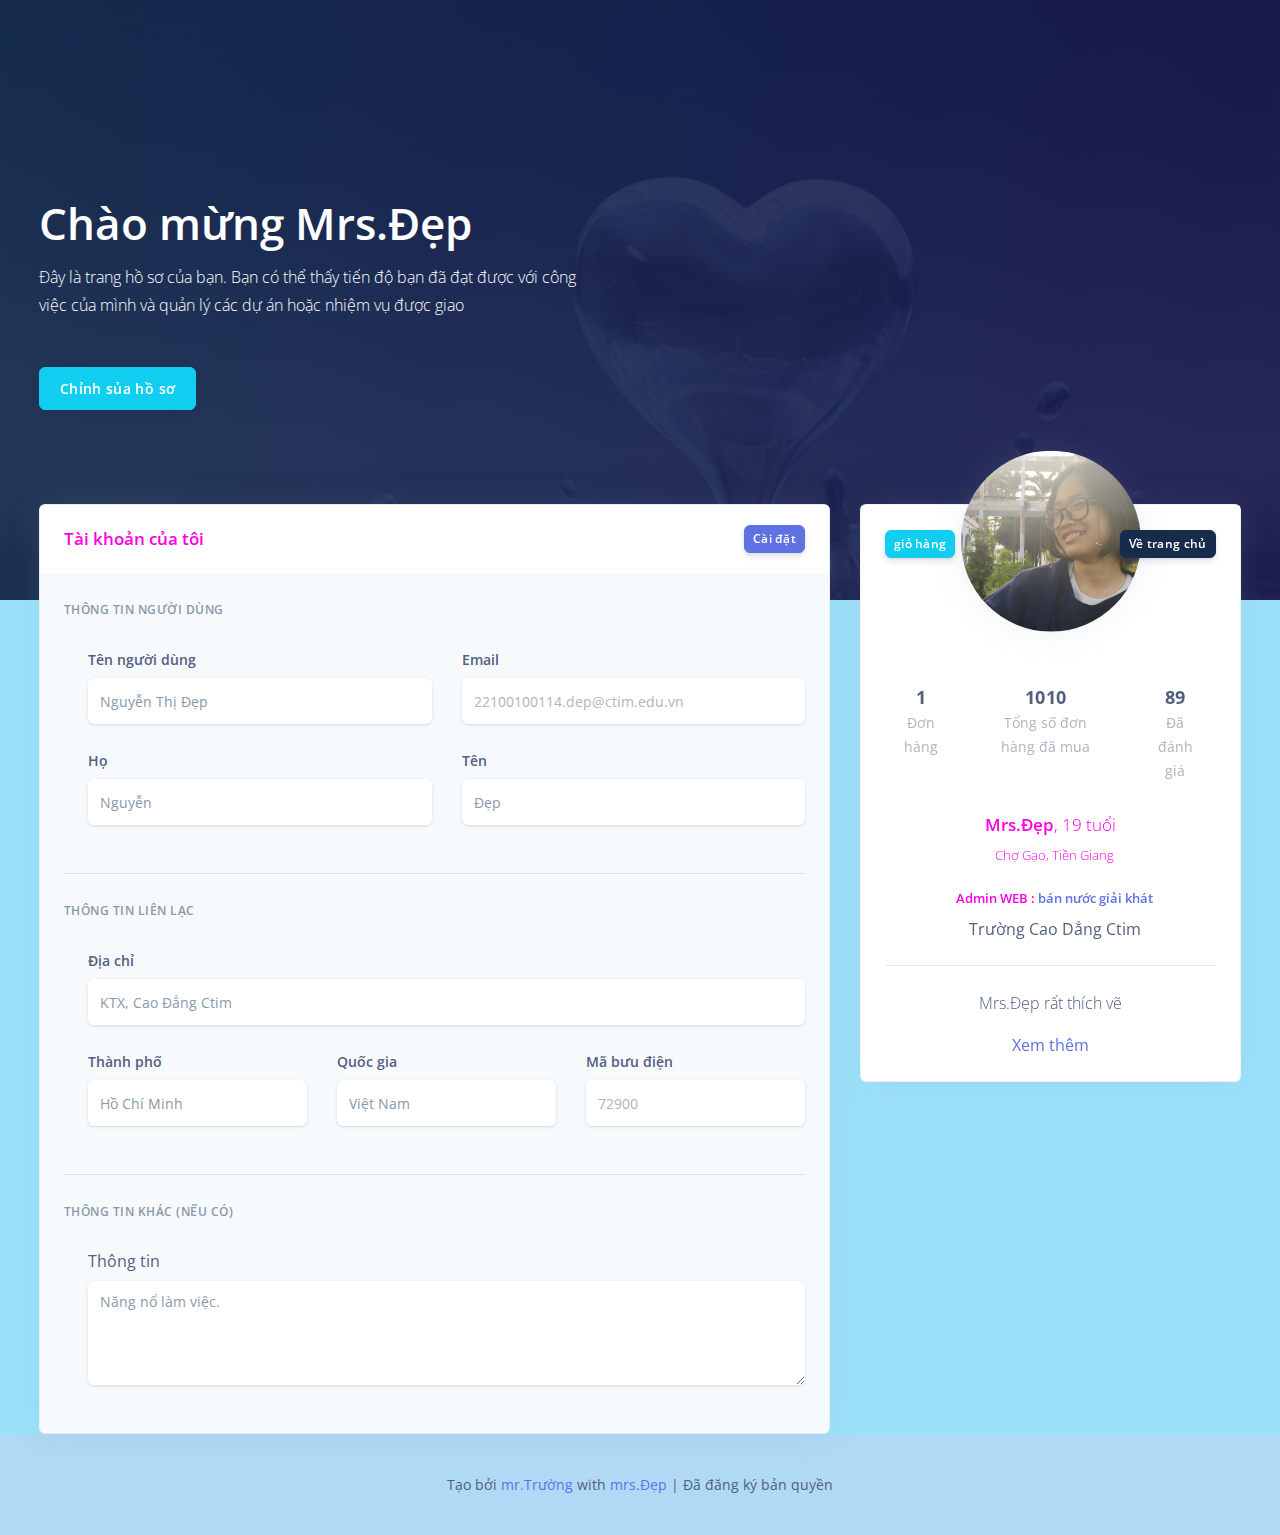
==== commit 9adbfc5a: "Add files via upload" ====
--- a/accout.html
+++ b/accout.html
@@ -47,11 +47,11 @@
                 <div class="col">
                   <div class="card-profile-stats d-flex justify-content-center mt-md-5">
                     <div>
-                      <span class="heading">10</span>
+                      <span class="heading">1</span>
                       <span class="description">Đơn hàng</span>
                     </div>
                     <div>
-                      <span class="heading">100</span>
+                      <span class="heading">1010</span>
                       <span class="description">Tổng số đơn hàng đã mua</span>
                     </div>
                     <div>
@@ -127,7 +127,6 @@
                   </div>
                 </div>
                 <hr class="my-4">
-                <!-- Address -->
                 <h6 class="heading-small text-muted mb-4">Thông tin liên lạc</h6>
                 <div class="pl-lg-4">
                   <div class="row">
@@ -160,7 +159,6 @@
                   </div>
                 </div>
                 <hr class="my-4">
-                <!-- Description -->
                 <h6 class="heading-small text-muted mb-4">Thông tin khác (nếu có)</h6>
                 <div class="pl-lg-4">
                   <div class="form-group focused">
@@ -185,14 +183,12 @@
     </div>
   </footer>
   <style>
-    /* customizable snowflake styling */
     .snowflake {
       color: #ffffff;
       font-size: 1em;
       font-family: Arial, sans-serif;
       text-shadow: 0 0 5px #05aaf7;
     }
-    
     @-webkit-keyframes snowflakes-fall{0%{top:-10%}100%{top:100%}}@-webkit-keyframes snowflakes-shake{0%,100%{-webkit-transform:translateX(0);transform:translateX(0)}50%{-webkit-transform:translateX(80px);transform:translateX(80px)}}@keyframes snowflakes-fall{0%{top:-10%}100%{top:100%}}@keyframes snowflakes-shake{0%,100%{transform:translateX(0)}50%{transform:translateX(80px)}}.snowflake{position:fixed;top:-10%;z-index:9999;-webkit-user-select:none;-moz-user-select:none;-ms-user-select:none;user-select:none;cursor:default;-webkit-animation-name:snowflakes-fall,snowflakes-shake;-webkit-animation-duration:10s,3s;-webkit-animation-timing-function:linear,ease-in-out;-webkit-animation-iteration-count:infinite,infinite;-webkit-animation-play-state:running,running;animation-name:snowflakes-fall,snowflakes-shake;animation-duration:10s,3s;animation-timing-function:linear,ease-in-out;animation-iteration-count:infinite,infinite;animation-play-state:running,running}.snowflake:nth-of-type(0){left:1%;-webkit-animation-delay:0s,0s;animation-delay:0s,0s}.snowflake:nth-of-type(1){left:10%;-webkit-animation-delay:1s,1s;animation-delay:1s,1s}.snowflake:nth-of-type(2){left:20%;-webkit-animation-delay:6s,.5s;animation-delay:6s,.5s}.snowflake:nth-of-type(3){left:30%;-webkit-animation-delay:4s,2s;animation-delay:4s,2s}.snowflake:nth-of-type(4){left:40%;-webkit-animation-delay:2s,2s;animation-delay:2s,2s}.snowflake:nth-of-type(5){left:50%;-webkit-animation-delay:8s,3s;animation-delay:8s,3s}.snowflake:nth-of-type(6){left:60%;-webkit-animation-delay:6s,2s;animation-delay:6s,2s}.snowflake:nth-of-type(7){left:70%;-webkit-animation-delay:2.5s,1s;animation-delay:2.5s,1s}.snowflake:nth-of-type(8){left:80%;-webkit-animation-delay:1s,0s;animation-delay:1s,0s}.snowflake:nth-of-type(9){left:90%;-webkit-animation-delay:3s,1.5s;animation-delay:3s,1.5s}.snowflake:nth-of-type(10){left:25%;-webkit-animation-delay:2s,0s;animation-delay:2s,0s}.snowflake:nth-of-type(11){left:65%;-webkit-animation-delay:4s,2.5s;animation-delay:4s,2.5s}
     </style>
     <div class="snowflakes" aria-hidden="true">
